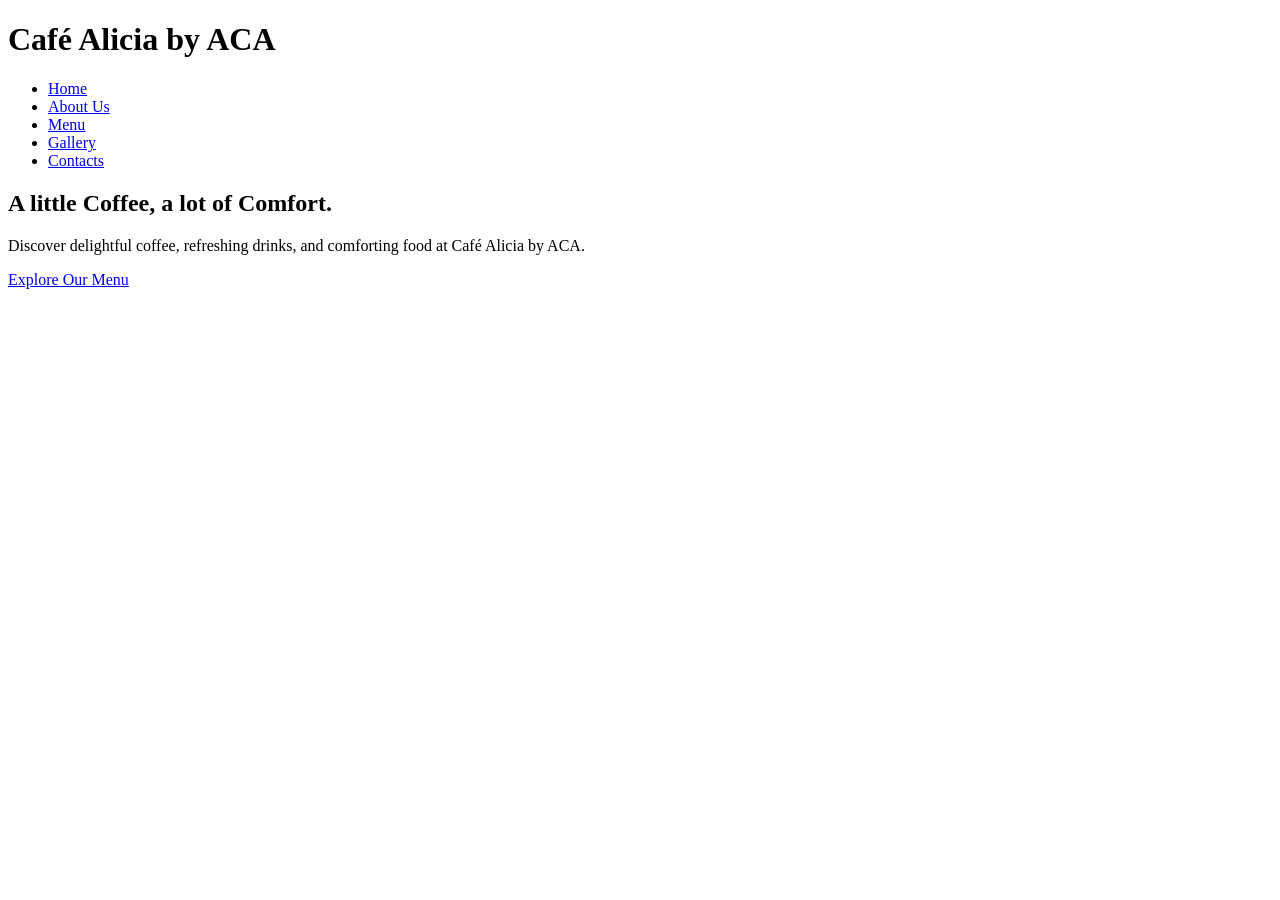
==== index.html @ 26f139b2 "Add header and navigation" ====
<!DOCTYPE html>
<html lang="en">
    <head>
        <meta charset = "UTF-8">
        <meta name = "viewport" content = "width = device - width, initial - scale = 1.0">

        <title>
            Café ALicia by ACA
        </title>

        <link rel="stylesheet" href="css/style.css">
    </head>
    <body>
        <header>
            <h1> Café Alicia by ACA </h1>

            <nav>
                <ul>
                    <li><a href="#">Home</a></li>
                    <li><a href="#">About Us</a></li>
                    <li><a href="#">Menu</a></li>
                    <li><a href="#">Gallery</a></li>
                    <li><a href="#">Contacts</a></li>
                </ul>
            </nav>

        </header>

        <main>
            <section>
                <h2> A little Coffee, a lot of Comfort. </h2>
                <p> Discover delightful coffee, refreshing drinks, and comforting food at Café Alicia by ACA. </p>
                <a href="#"> Explore Our Menu </a>

            </section>

        </main>
    </body>
</html>
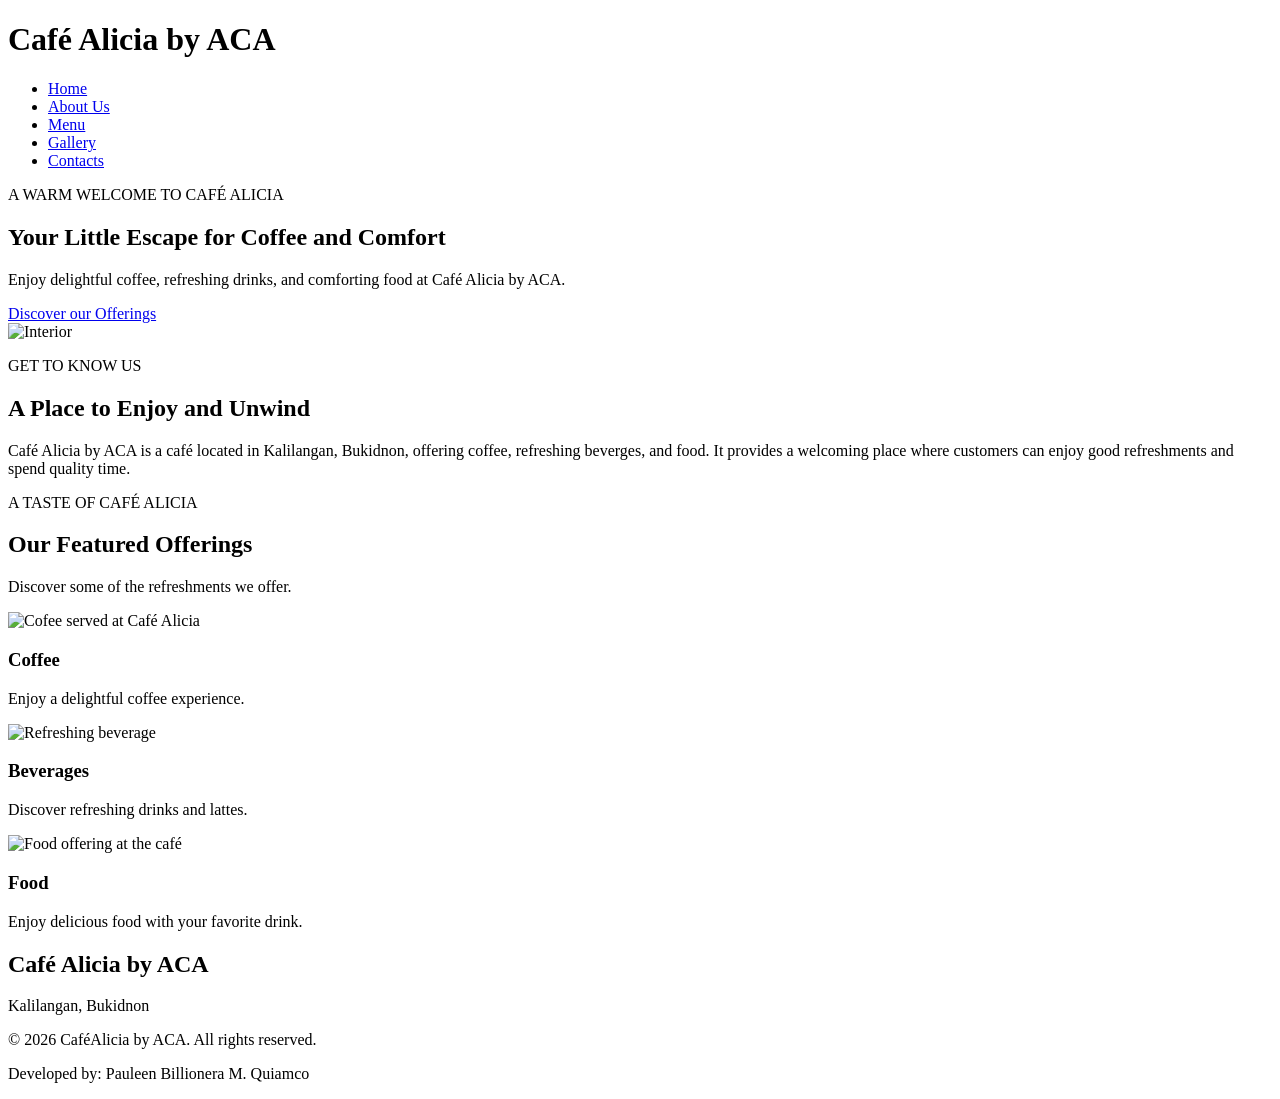
==== commit 91866a5e: "5th commit" ====
--- a/index.html
+++ b/index.html
@@ -12,11 +12,11 @@
     </head>
     <body>
         <header>
-            <h1> Café Alicia by ACA </h1>
+            <h1> Café Alicia <span> by ACA </span></h1>
 
             <nav>
                 <ul>
-                    <li><a href="#">Home</a></li>
+                    <li><a href="index.html">Home</a></li>
                     <li><a href="#">About Us</a></li>
                     <li><a href="#">Menu</a></li>
                     <li><a href="#">Gallery</a></li>
@@ -27,13 +27,70 @@
         </header>
 
         <main>
-            <section>
-                <h2> A little Coffee, a lot of Comfort. </h2>
-                <p> Discover delightful coffee, refreshing drinks, and comforting food at Café Alicia by ACA. </p>
-                <a href="#"> Explore Our Menu </a>
+            <section class="hero">
+                <div class="hero">
+                    <p> A WARM WELCOME TO CAFÉ ALICIA</p>
+                    <h2> Your Little Escape for Coffee and Comfort </h2>
+                    <p> Enjoy delightful coffee, refreshing drinks, and comforting food at Café Alicia by ACA. </p>
+                    <a href="#" class="designability-button"> Discover our Offerings </a>
+                </div>
+
+                <div class="hero-image">
+                    <img scr="images/cafe-interior.jpg" alt="Interior">
+                </div>
 
             </section>
 
+            <section class="about">
+                <div class="about-short-details">
+                    <p class="section-label"> GET TO KNOW US</p>
+                    <h2> A Place to Enjoy and Unwind </h2>
+                    <p>
+                        Café Alicia by ACA is a café located in Kalilangan, Bukidnon,
+                        offering coffee, refreshing beverges, and food. It provides a
+                        welcoming place where customers can enjoy good refreshments 
+                        and spend quality time.
+                    </p>
+                </div>
+            </section>
+
+            <section class="products" id="products">
+                <div class="section-heading">
+                    <p class="section label"> A TASTE OF CAFÉ ALICIA </p>
+                    <h2> Our Featured Offerings</h2>
+                    <p> Discover some of the refreshments we offer. </p>
+                </div>
+
+                <div class="product-container">
+                    <div class="product-card">
+                        <img src="images/coffee.jpg" alt=" Cofee served at Café Alicia">
+                        <h3> Coffee </h3>
+                        <p> Enjoy a delightful coffee experience. </p>
+                    </div>
+
+                    <div class="products-card">
+                        <img src="images/beverages.jpg" alt="Refreshing beverage">
+                        <h3> Beverages </h3>
+                        <p> Discover refreshing drinks and lattes. </p>
+                    </div>
+
+                    <div class="product-card">
+                        <img src="images/food.jpg" alt="Food offering at the café">
+                        <h3> Food </h3>
+                        <p> Enjoy delicious food with your favorite drink. </p>
+                    </div>
+                
+                </div>
+                
+            </section>
+
         </main>
+
+        <footer>
+            <h2> Café Alicia by ACA </h2>
+            <p> Kalilangan, Bukidnon </p>
+            <p>&copy; 2026 CaféAlicia by ACA. All rights reserved. </p>
+            <p> Developed by: Pauleen Billionera M. Quiamco</p>
+        </footer>
     </body>
 </html>
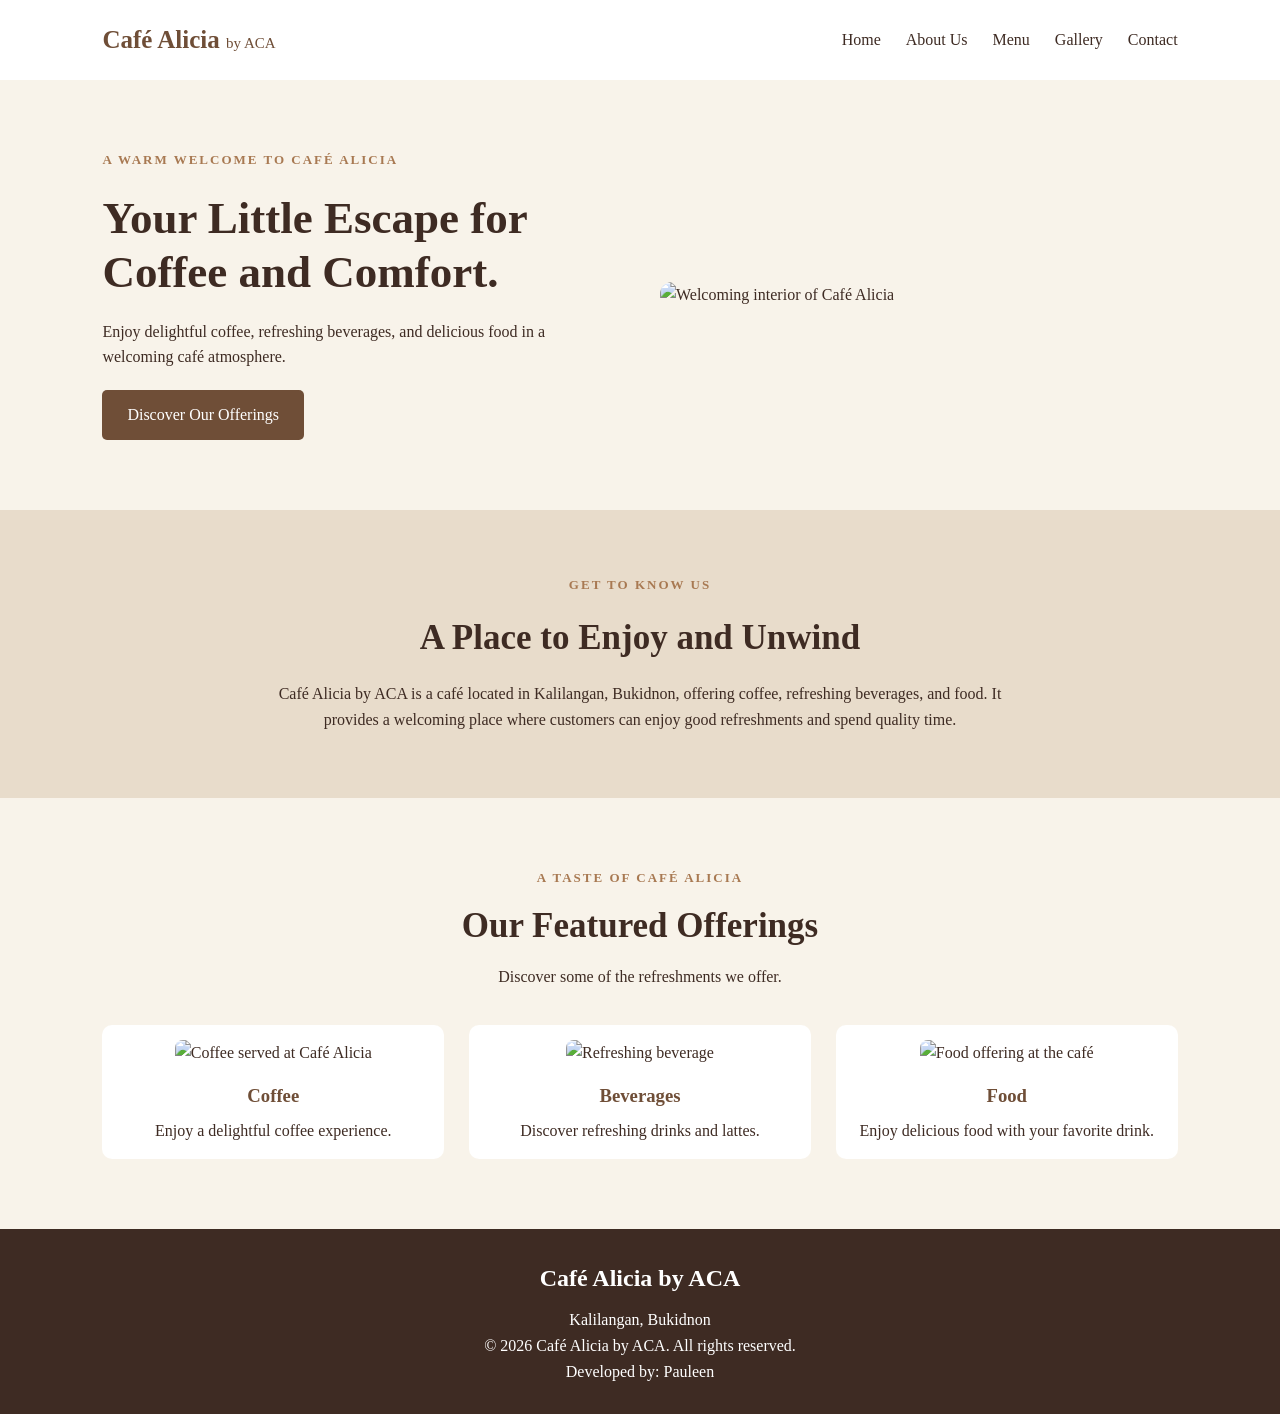
==== commit 7d67ed91: "9th commit" ====
--- a/index.html
+++ b/index.html
@@ -1,18 +1,16 @@
 <!DOCTYPE html>
 <html lang="en">
     <head>
-        <meta charset = "UTF-8">
-        <meta name = "viewport" content = "width = device - width, initial - scale = 1.0">
-
-        <title>
-            Café ALicia by ACA
-        </title>
-
+        <meta charset="UTF-8">
+        <meta name="viewport" content="width=device-width, initial-scale=1.0">
+        <title>Café Alicia by ACA</title>
         <link rel="stylesheet" href="css/style.css">
     </head>
+
     <body>
+
         <header>
-            <h1> Café Alicia <span> by ACA </span></h1>
+            <h1>Café Alicia <span>by ACA</span></h1>
 
             <nav>
                 <ul>
@@ -20,77 +18,95 @@
                     <li><a href="#">About Us</a></li>
                     <li><a href="#">Menu</a></li>
                     <li><a href="#">Gallery</a></li>
-                    <li><a href="#">Contacts</a></li>
+                    <li><a href="#">Contact</a></li>
                 </ul>
             </nav>
-
         </header>
 
         <main>
+
             <section class="hero">
-                <div class="hero">
-                    <p> A WARM WELCOME TO CAFÉ ALICIA</p>
-                    <h2> Your Little Escape for Coffee and Comfort </h2>
-                    <p> Enjoy delightful coffee, refreshing drinks, and comforting food at Café Alicia by ACA. </p>
-                    <a href="#" class="designability-button"> Discover our Offerings </a>
+                <div class="hero-content">
+                    <p class="welcome">A WARM WELCOME TO CAFÉ ALICIA</p>
+
+                    <h2>Your Little Escape for Coffee and Comfort.</h2>
+
+                    <p>
+                        Enjoy delightful coffee, refreshing beverages,
+                        and delicious food in a welcoming café atmosphere.
+                    </p>
+
+                    <a href="#products" class="cta-button">
+                        Discover Our Offerings
+                    </a>
                 </div>
 
                 <div class="hero-image">
-                    <img scr="images/cafe-interior.jpg" alt="Interior">
+                    <img src="images/cafe-interior.jpg"
+                        alt="Welcoming interior of Café Alicia">
                 </div>
-
             </section>
 
+            
             <section class="about">
-                <div class="about-short-details">
-                    <p class="section-label"> GET TO KNOW US</p>
-                    <h2> A Place to Enjoy and Unwind </h2>
+                <div class="about-content">
+                    <p class="section-label">GET TO KNOW US</p>
+
+                    <h2>A Place to Enjoy and Unwind</h2>
+
                     <p>
-                        Café Alicia by ACA is a café located in Kalilangan, Bukidnon,
-                        offering coffee, refreshing beverges, and food. It provides a
-                        welcoming place where customers can enjoy good refreshments 
+                        Café Alicia by ACA is a café located in
+                        Kalilangan, Bukidnon, offering coffee,
+                        refreshing beverages, and food.
+                        It provides a welcoming place where
+                        customers can enjoy good refreshments
                         and spend quality time.
                     </p>
                 </div>
             </section>
 
             <section class="products" id="products">
+
                 <div class="section-heading">
-                    <p class="section label"> A TASTE OF CAFÉ ALICIA </p>
-                    <h2> Our Featured Offerings</h2>
-                    <p> Discover some of the refreshments we offer. </p>
+                    <p class="section-label">A TASTE OF CAFÉ ALICIA</p>
+                    <h2>Our Featured Offerings</h2>
+                    <p>Discover some of the refreshments we offer.</p>
                 </div>
 
                 <div class="product-container">
+
                     <div class="product-card">
-                        <img src="images/coffee.jpg" alt=" Cofee served at Café Alicia">
-                        <h3> Coffee </h3>
-                        <p> Enjoy a delightful coffee experience. </p>
-                    </div>
-
-                    <div class="products-card">
-                        <img src="images/beverages.jpg" alt="Refreshing beverage">
-                        <h3> Beverages </h3>
-                        <p> Discover refreshing drinks and lattes. </p>
+                        <img src="images/coffee.jpg"
+                            alt="Coffee served at Café Alicia">
+                        <h3>Coffee</h3>
+                        <p>Enjoy a delightful coffee experience.</p>
                     </div>
 
                     <div class="product-card">
-                        <img src="images/food.jpg" alt="Food offering at the café">
-                        <h3> Food </h3>
-                        <p> Enjoy delicious food with your favorite drink. </p>
+                        <img src="images/beverages.jpg"
+                            alt="Refreshing beverage">
+                        <h3>Beverages</h3>
+                        <p>Discover refreshing drinks and lattes.</p>
                     </div>
-                
+
+                    <div class="product-card">
+                        <img src="images/food.jpg"
+                            alt="Food offering at the café">
+                        <h3>Food</h3>
+                        <p>Enjoy delicious food with your favorite drink.</p>
+                    </div>
+
                 </div>
-                
             </section>
 
         </main>
 
         <footer>
-            <h2> Café Alicia by ACA </h2>
-            <p> Kalilangan, Bukidnon </p>
-            <p>&copy; 2026 CaféAlicia by ACA. All rights reserved. </p>
-            <p> Developed by: Pauleen Billionera M. Quiamco</p>
+            <h2>Café Alicia by ACA</h2>
+            <p>Kalilangan, Bukidnon</p>
+            <p>&copy; 2026 Café Alicia by ACA. All rights reserved.</p>
+            <p>Developed by: Pauleen</p>
         </footer>
+
     </body>
-</html>+    </html>
--- a/css/style.css
+++ b/css/style.css
@@ -0,0 +1,193 @@
+* {
+    margin: 0;
+    padding: 0;
+    box-sizing: border-box;
+}
+
+body {
+    background-color: #F8F3EA;
+    color: #3E2B23;
+    font-family: Georgia, serif;
+    line-height: 1.6;
+}
+
+header {
+    background-color: #FFFFFF;
+    padding: 20px 8%;
+    display: flex;
+    justify-content: space-between;
+    align-items: center;
+}
+
+header h1 {
+    color: #6F4E37;
+    font-size: 25px;
+}
+
+header h1 span {
+    font-size: 15px;
+    font-weight: normal;
+}
+
+nav ul {
+    display: flex;
+    list-style: none;
+    gap: 25px;
+}
+
+nav a {
+    text-decoration: none;
+    color: #3E2B23;
+    transition: 0.3s;
+}
+
+nav a:hover {
+    color: #A87952;
+}
+
+.hero {
+    display: flex;
+    align-items: center;
+    gap: 40px;
+    padding: 70px 8%;
+}
+
+.hero-content {
+    flex: 1;
+}
+
+.welcome,
+.section-label {
+    color: #A87952;
+    font-size: 13px;
+    font-weight: bold;
+    letter-spacing: 2px;
+}
+
+.hero-content h2 {
+    font-size: 45px;
+    line-height: 1.2;
+    margin: 20px 0;
+}
+
+.hero-content p {
+    margin-bottom: 20px;
+}
+
+.hero-image {
+    flex: 1;
+}
+
+.hero-image img {
+    width: 100%;
+    height: 380px;
+    object-fit: cover;
+    border-radius: 12px;
+}
+
+.cta-button {
+    display: inline-block;
+    background-color: #6F4E37;
+    color: #FFFFFF;
+    text-decoration: none;
+    padding: 12px 25px;
+    border-radius: 5px;
+    transition: 0.3s;
+}
+
+.cta-button:hover {
+    background-color: #3E2B23;
+}
+
+.about {
+    background-color: #E8DCCB;
+    padding: 65px 15%;
+    text-align: center;
+}
+
+.about-content h2 {
+    font-size: 35px;
+    margin: 15px 0;
+}
+
+.about-content p {
+    max-width: 750px;
+    margin: 0 auto;
+}
+
+.products {
+    padding: 70px 8%;
+    text-align: center;
+}
+
+.section-heading h2 {
+    font-size: 35px;
+    margin: 10px 0;
+}
+
+.product-container {
+    display: flex;
+    gap: 25px;
+    margin-top: 35px;
+}
+
+.product-card {
+    flex: 1;
+    background-color: #FFFFFF;
+    padding: 15px;
+    border-radius: 10px;
+}
+
+.product-card img {
+    width: 100%;
+    height: 210px;
+    object-fit: cover;
+    border-radius: 8px;
+}
+
+.product-card h3 {
+    color: #6F4E37;
+    margin: 15px 0 8px;
+}
+
+footer {
+    background-color: #3E2B23;
+    color: #FFFFFF;
+    text-align: center;
+    padding: 30px 20px;
+}
+
+footer h2 {
+    margin-bottom: 10px;
+}
+
+@media screen and (max-width: 768px) {
+
+    header {
+        flex-direction: column;
+        gap: 15px;
+    }
+
+    nav ul {
+        flex-wrap: wrap;
+        justify-content: center;
+        gap: 15px;
+    }
+
+    .hero {
+        flex-direction: column;
+        padding: 45px 6%;
+    }
+
+    .hero-content h2 {
+        font-size: 35px;
+    }
+
+    .about {
+        padding: 45px 8%;
+    }
+
+    .product-container {
+        flex-direction: column;
+    }
+}
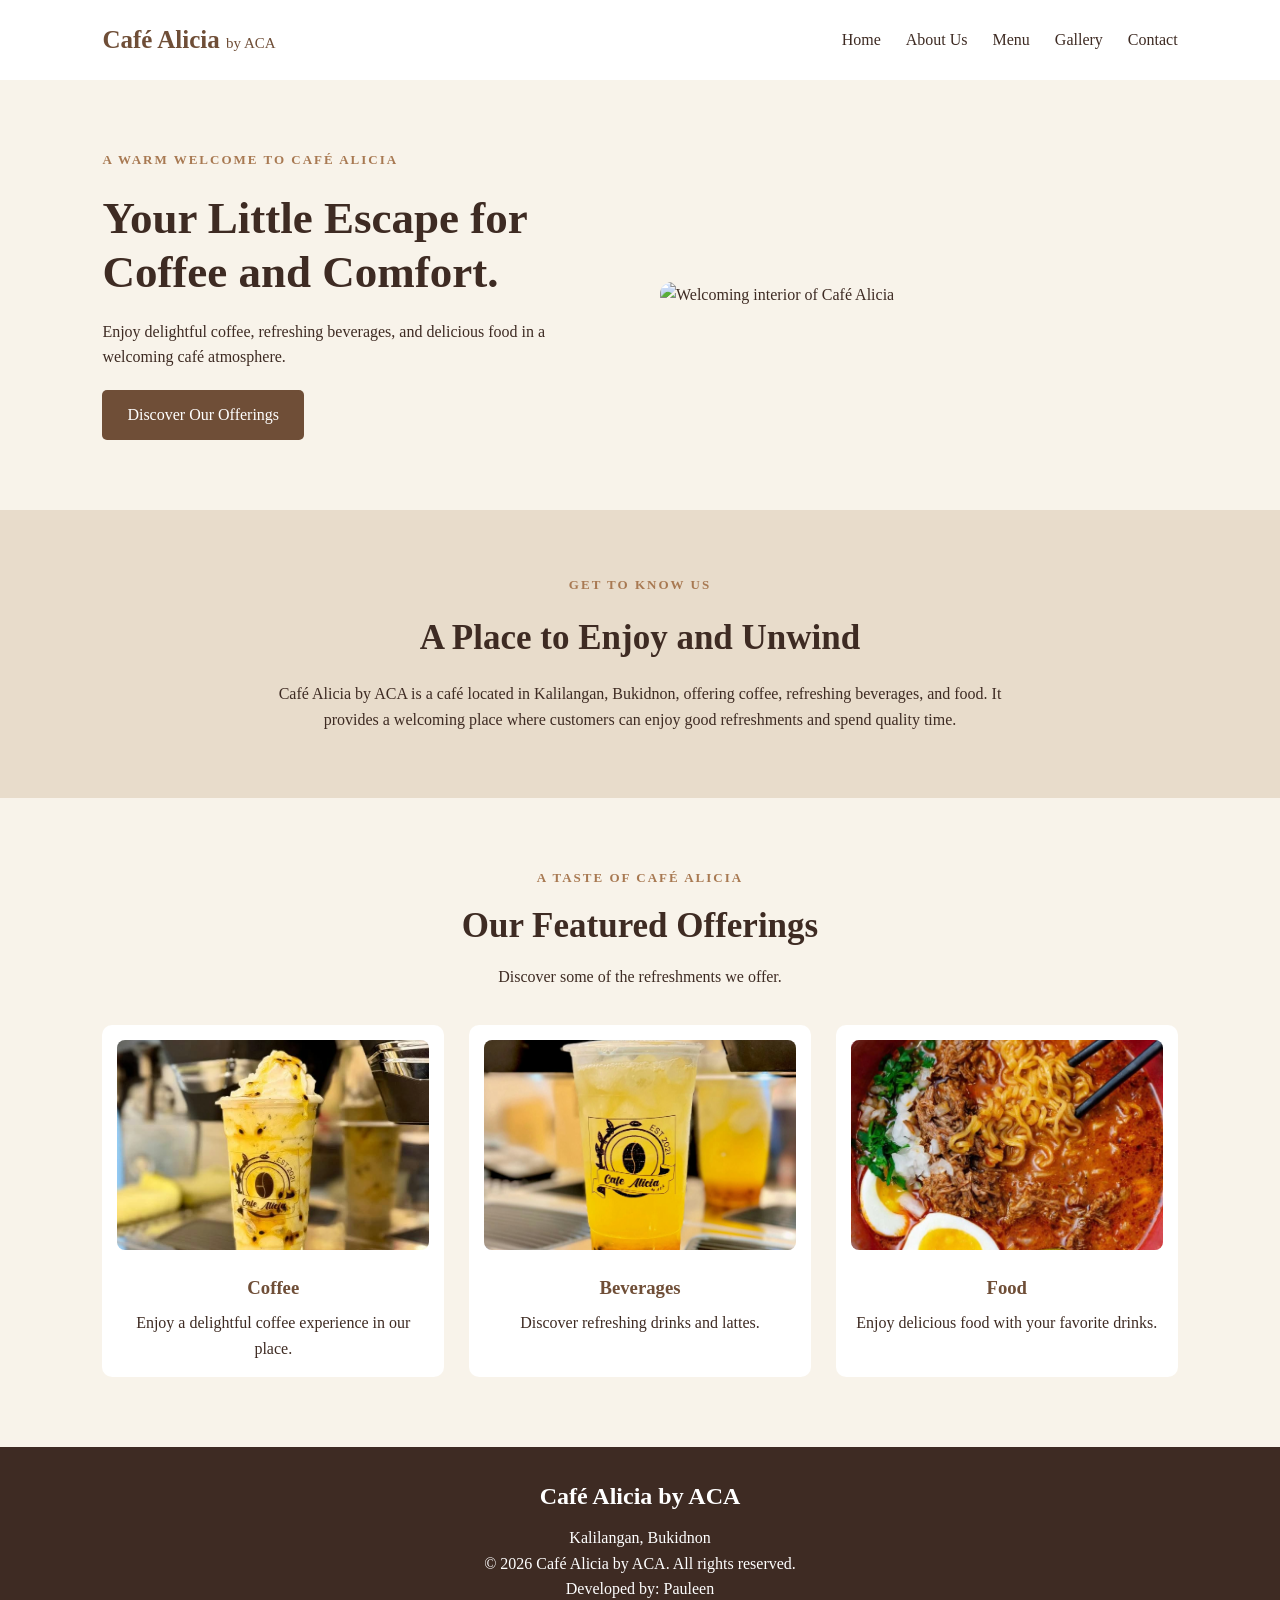
==== commit bab2b89b: "10th commit" ====
--- a/index.html
+++ b/index.html
@@ -36,14 +36,11 @@
                         and delicious food in a welcoming café atmosphere.
                     </p>
 
-                    <a href="#products" class="cta-button">
-                        Discover Our Offerings
-                    </a>
+                    <a href="#products" class="cta-button">Discover Our Offerings</a>
                 </div>
 
                 <div class="hero-image">
-                    <img src="images/cafe-interior.jpg"
-                        alt="Welcoming interior of Café Alicia">
+                    <img src="logo.jpg" alt="Welcoming interior of Café Alicia">
                 </div>
             </section>
 
@@ -76,24 +73,21 @@
                 <div class="product-container">
 
                     <div class="product-card">
-                        <img src="images/coffee.jpg"
-                            alt="Coffee served at Café Alicia">
+                        <img src="images/coffee.jpg" alt="Coffee served at Café Alicia">
                         <h3>Coffee</h3>
-                        <p>Enjoy a delightful coffee experience.</p>
+                        <p>Enjoy a delightful coffee experience in our place.</p>
                     </div>
 
                     <div class="product-card">
-                        <img src="images/beverages.jpg"
-                            alt="Refreshing beverage">
+                        <img src="images/beverage.jpg" alt="Refreshing beverage">
                         <h3>Beverages</h3>
                         <p>Discover refreshing drinks and lattes.</p>
                     </div>
 
                     <div class="product-card">
-                        <img src="images/food.jpg"
-                            alt="Food offering at the café">
+                        <img src="images/food.jpg" alt="Food offering at the café">
                         <h3>Food</h3>
-                        <p>Enjoy delicious food with your favorite drink.</p>
+                        <p>Enjoy delicious food with your favorite drinks.</p>
                     </div>
 
                 </div>
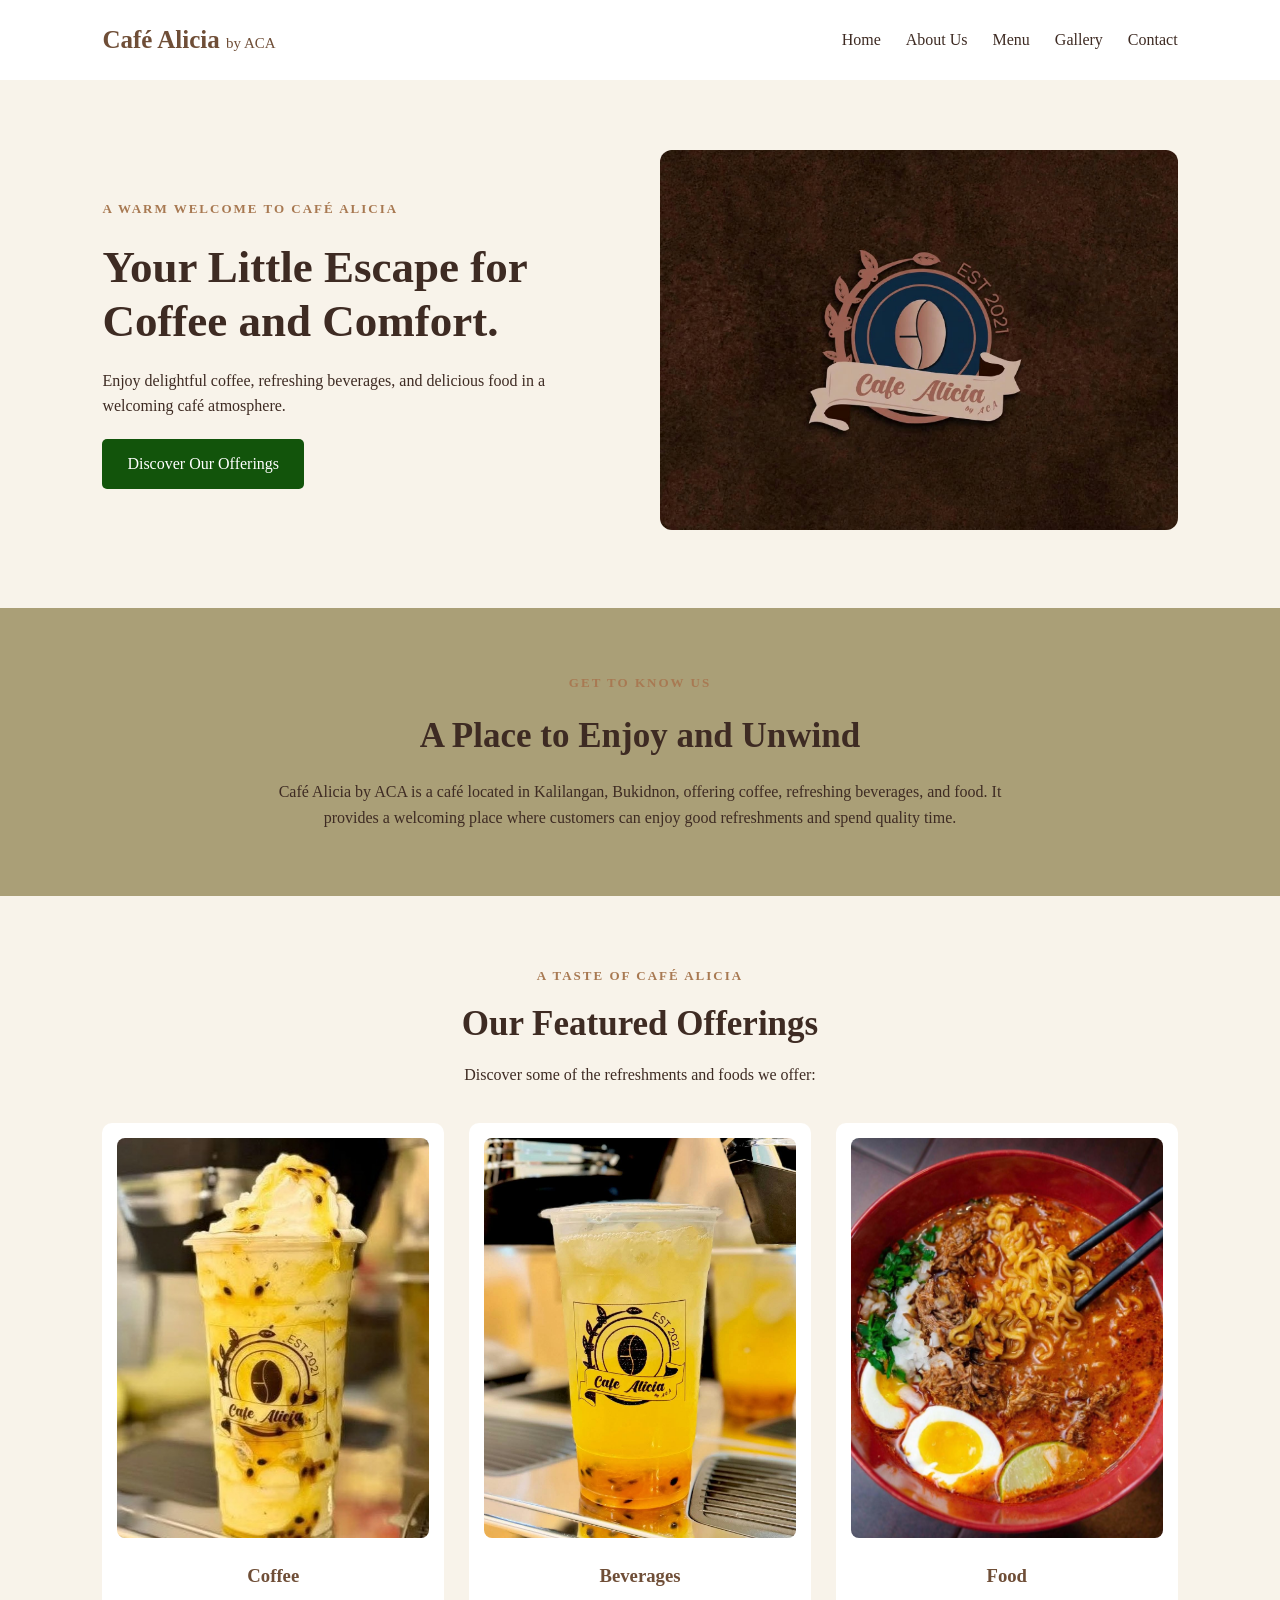
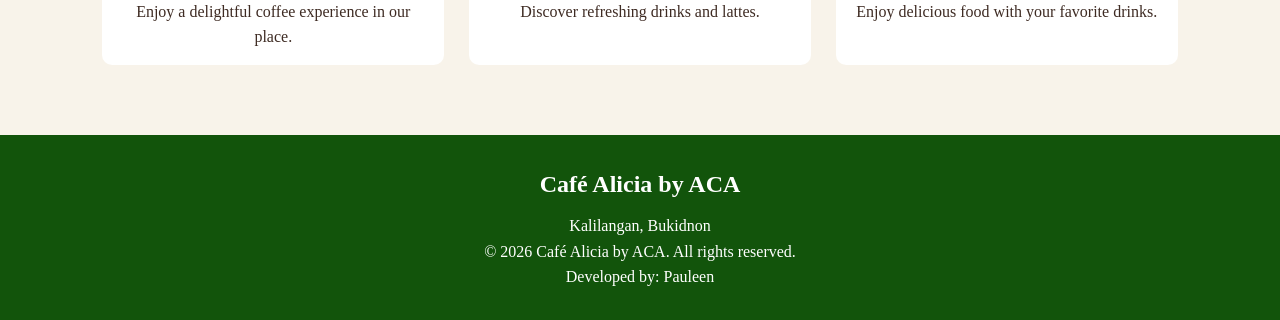
==== commit 64ff1f1b: "11th commit" ====
--- a/index.html
+++ b/index.html
@@ -40,7 +40,7 @@
                 </div>
 
                 <div class="hero-image">
-                    <img src="logo.jpg" alt="Welcoming interior of Café Alicia">
+                    <img src="images/logo.jpg" alt="Welcoming interior of Café Alicia">
                 </div>
             </section>
 
@@ -67,7 +67,7 @@
                 <div class="section-heading">
                     <p class="section-label">A TASTE OF CAFÉ ALICIA</p>
                     <h2>Our Featured Offerings</h2>
-                    <p>Discover some of the refreshments we offer.</p>
+                    <p>Discover some of the refreshments and foods we offer:</p>
                 </div>
 
                 <div class="product-container">
--- a/css/style.css
+++ b/css/style.css
@@ -87,7 +87,7 @@
 
 .cta-button {
     display: inline-block;
-    background-color: #6F4E37;
+    background-color: #12540b;
     color: #FFFFFF;
     text-decoration: none;
     padding: 12px 25px;
@@ -100,7 +100,7 @@
 }
 
 .about {
-    background-color: #E8DCCB;
+    background-color: #aa9f77;
     padding: 65px 15%;
     text-align: center;
 }
@@ -140,7 +140,7 @@
 
 .product-card img {
     width: 100%;
-    height: 210px;
+    height: 400px;
     object-fit: cover;
     border-radius: 8px;
 }
@@ -151,7 +151,7 @@
 }
 
 footer {
-    background-color: #3E2B23;
+    background-color: #12540b;
     color: #FFFFFF;
     text-align: center;
     padding: 30px 20px;
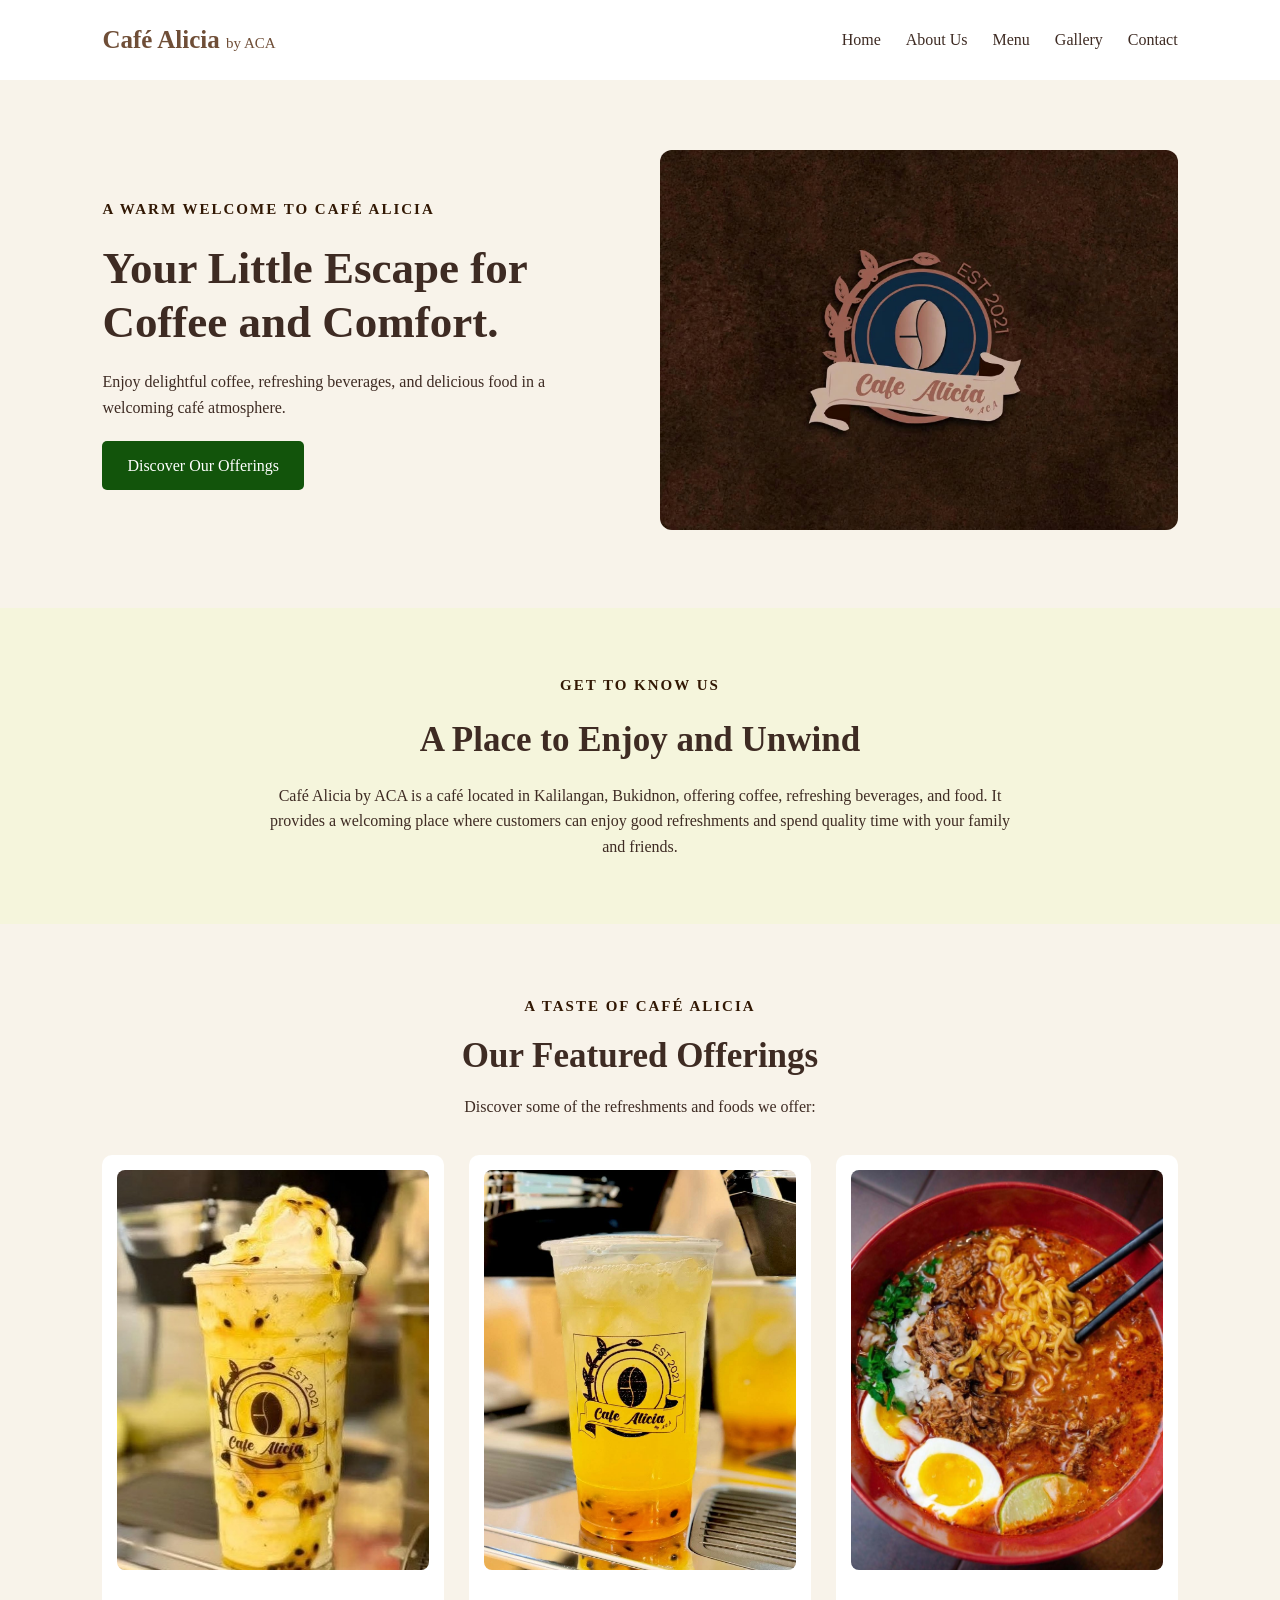
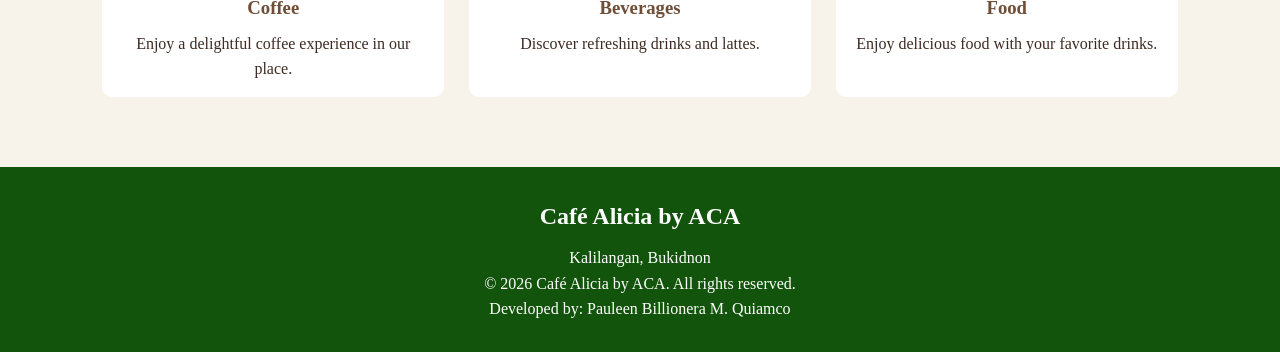
==== commit e834e094: "12th commit" ====
--- a/index.html
+++ b/index.html
@@ -57,7 +57,8 @@
                         refreshing beverages, and food.
                         It provides a welcoming place where
                         customers can enjoy good refreshments
-                        and spend quality time.
+                        and spend quality time with your family
+                        and friends.
                     </p>
                 </div>
             </section>
@@ -99,7 +100,7 @@
             <h2>Café Alicia by ACA</h2>
             <p>Kalilangan, Bukidnon</p>
             <p>&copy; 2026 Café Alicia by ACA. All rights reserved.</p>
-            <p>Developed by: Pauleen</p>
+            <p>Developed by: Pauleen Billionera M. Quiamco</p>
         </footer>
 
     </body>
--- a/css/style.css
+++ b/css/style.css
@@ -58,8 +58,8 @@
 
 .welcome,
 .section-label {
-    color: #A87952;
-    font-size: 13px;
+    color: #321804;
+    font-size: 15px;
     font-weight: bold;
     letter-spacing: 2px;
 }
@@ -100,7 +100,7 @@
 }
 
 .about {
-    background-color: #aa9f77;
+    background-color: #F5F5DC;
     padding: 65px 15%;
     text-align: center;
 }
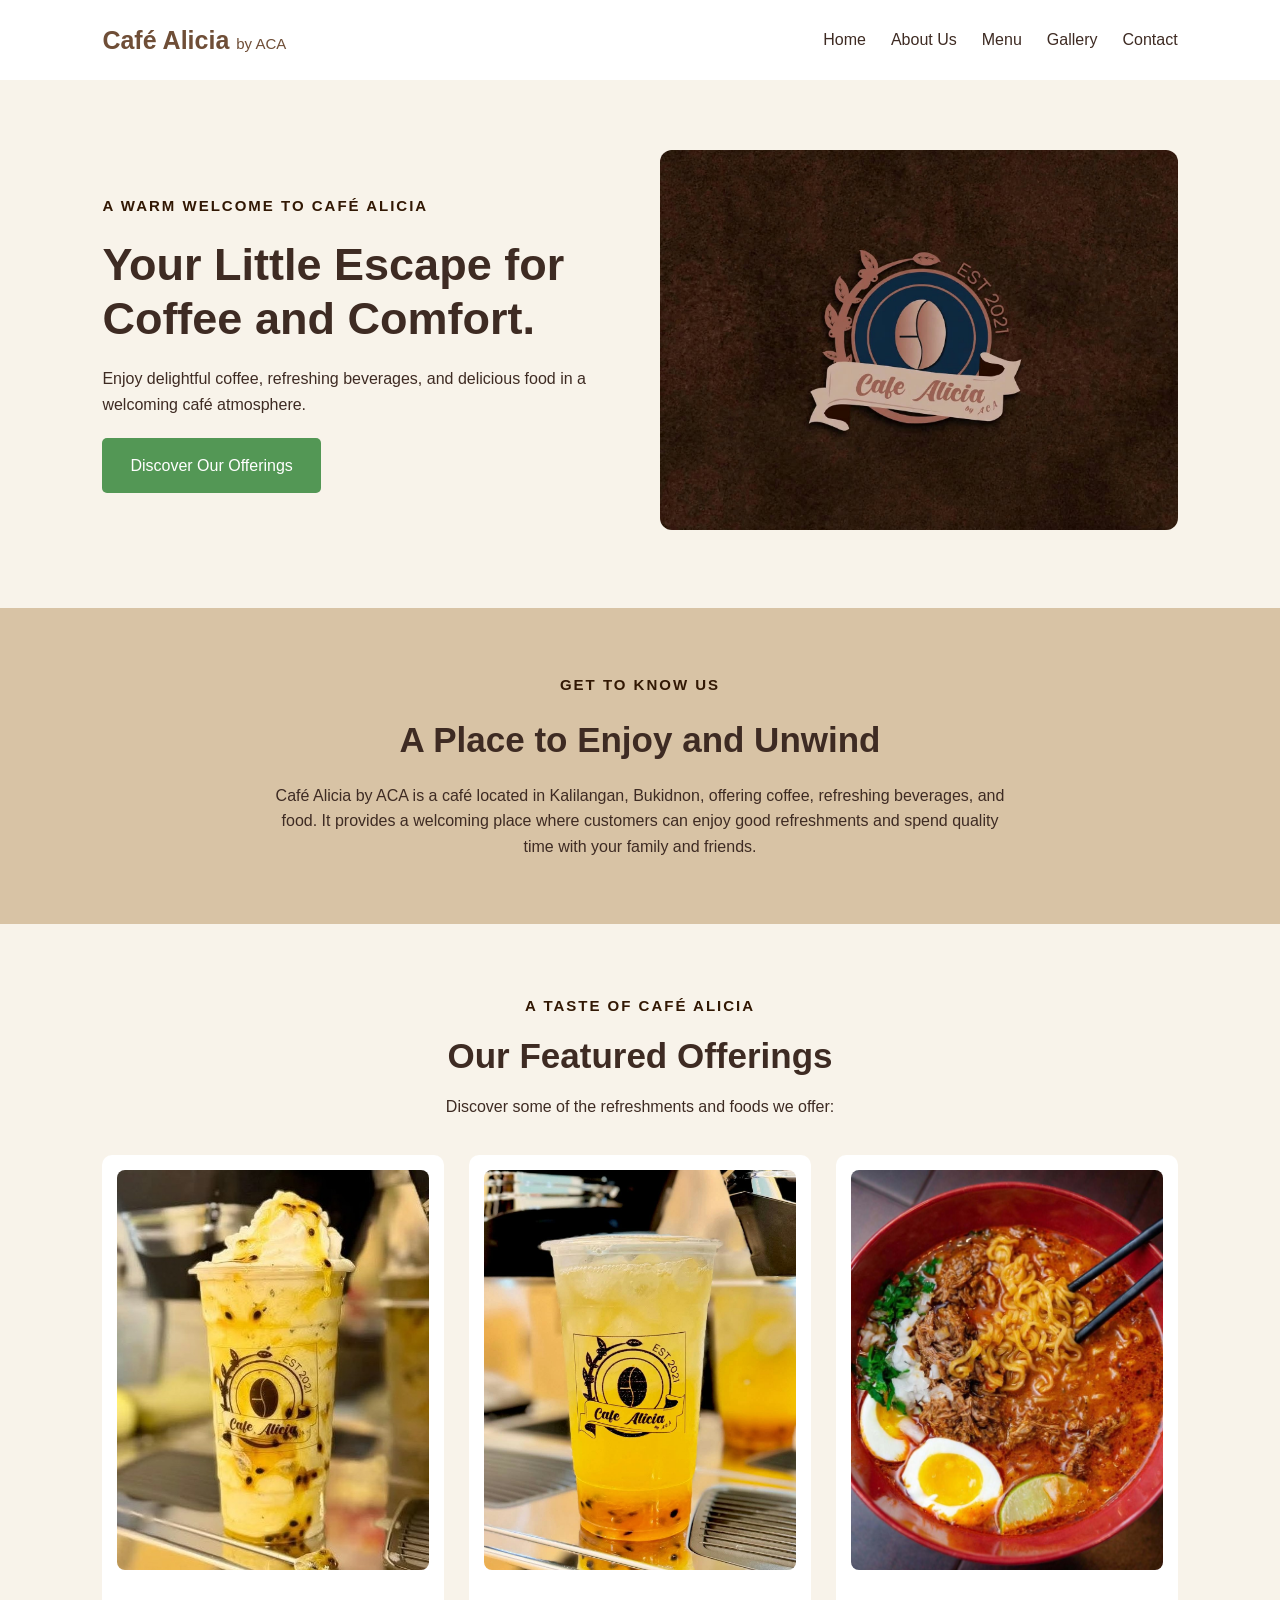
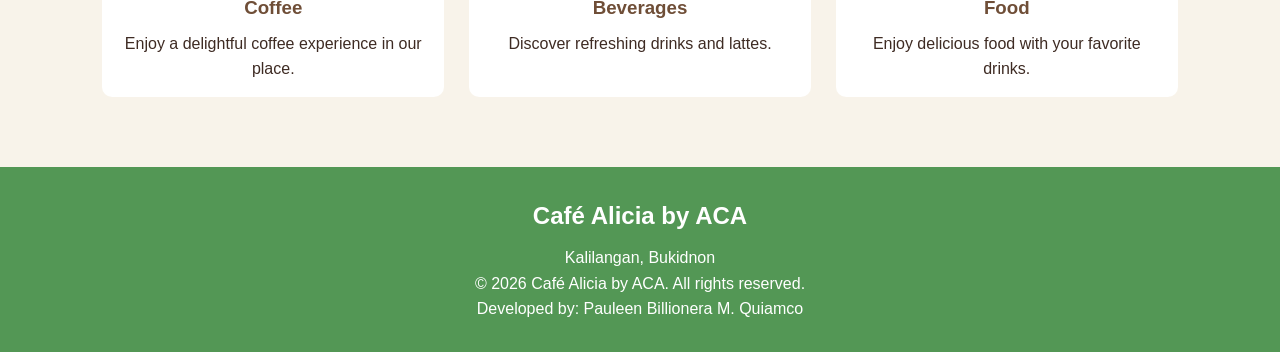
==== commit 404eea0a: "16th commit" ====
--- a/index.html
+++ b/index.html
@@ -31,10 +31,8 @@
 
                     <h2>Your Little Escape for Coffee and Comfort.</h2>
 
-                    <p>
-                        Enjoy delightful coffee, refreshing beverages,
-                        and delicious food in a welcoming café atmosphere.
-                    </p>
+                    <p>Enjoy delightful coffee, refreshing beverages,
+                        and delicious food in a welcoming café atmosphere.</p>
 
                     <a href="#products" class="cta-button">Discover Our Offerings</a>
                 </div>
@@ -58,8 +56,7 @@
                         It provides a welcoming place where
                         customers can enjoy good refreshments
                         and spend quality time with your family
-                        and friends.
-                    </p>
+                        and friends.</p>
                 </div>
             </section>
 
--- a/css/style.css
+++ b/css/style.css
@@ -7,7 +7,7 @@
 body {
     background-color: #F8F3EA;
     color: #3E2B23;
-    font-family: Georgia, serif;
+    font-family: Georgia, arial;
     line-height: 1.6;
 }
 
@@ -87,10 +87,10 @@
 
 .cta-button {
     display: inline-block;
-    background-color: #12540b;
+    background-color: #539755;
     color: #FFFFFF;
     text-decoration: none;
-    padding: 12px 25px;
+    padding: 15px 28px;
     border-radius: 5px;
     transition: 0.3s;
 }
@@ -100,7 +100,7 @@
 }
 
 .about {
-    background-color: #F5F5DC;
+    background-color: #D8C3A5;
     padding: 65px 15%;
     text-align: center;
 }
@@ -151,7 +151,7 @@
 }
 
 footer {
-    background-color: #12540b;
+    background-color: #539755;
     color: #FFFFFF;
     text-align: center;
     padding: 30px 20px;
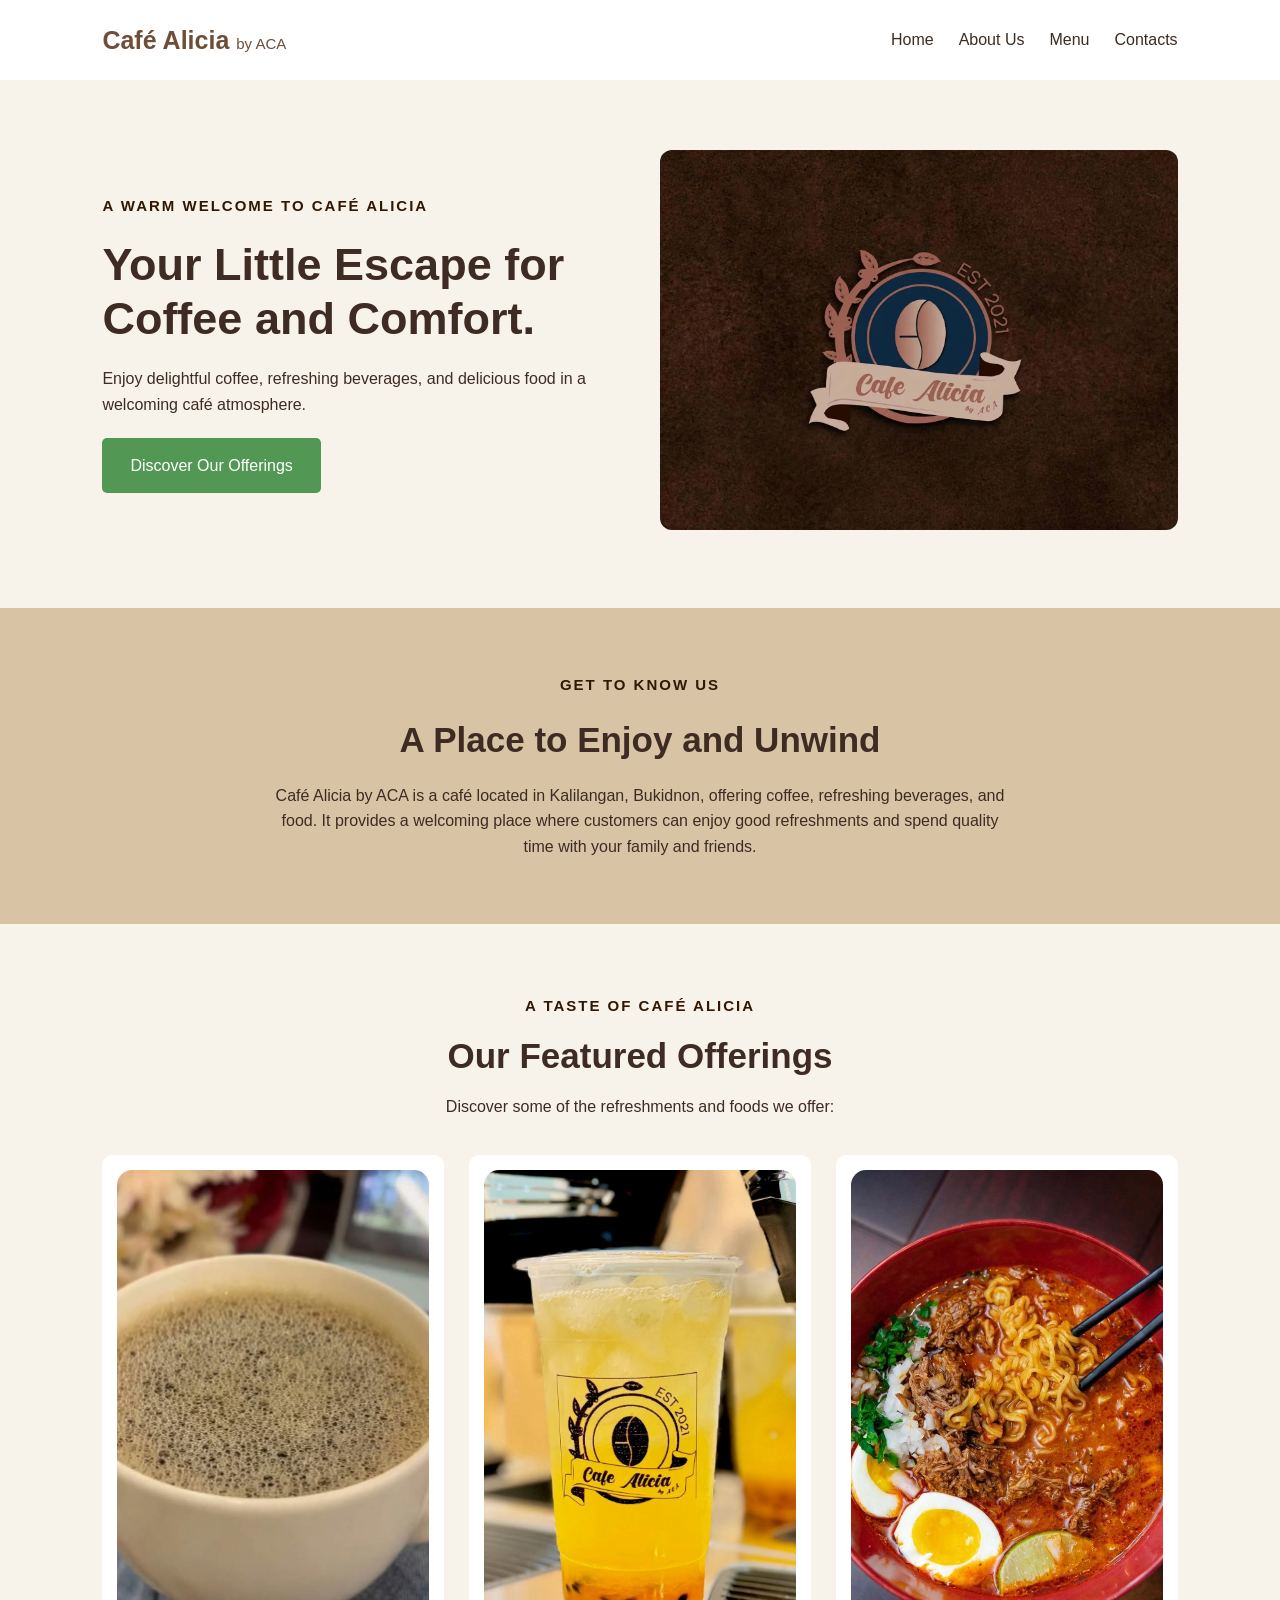
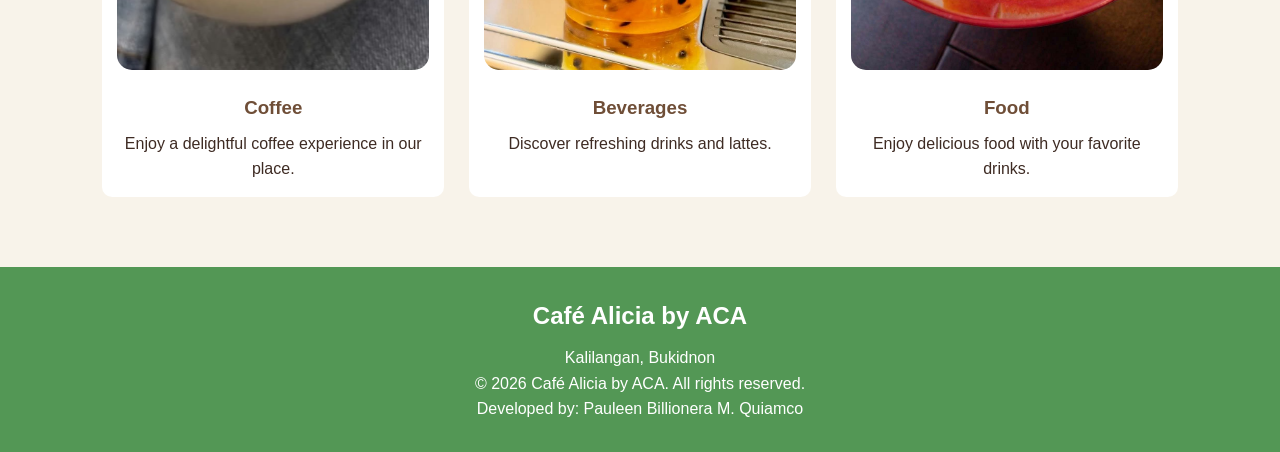
==== commit acfecf35: "20th commit" ====
--- a/index.html
+++ b/index.html
@@ -15,10 +15,9 @@
             <nav>
                 <ul>
                     <li><a href="index.html">Home</a></li>
-                    <li><a href="#">About Us</a></li>
-                    <li><a href="#">Menu</a></li>
-                    <li><a href="#">Gallery</a></li>
-                    <li><a href="#">Contact</a></li>
+                    <li><a href="aboutus.html">About Us</a></li>
+                    <li><a href="menu.html">Menu</a></li>
+                    <li><a href="contact.html">Contacts</a></li>
                 </ul>
             </nav>
         </header>
@@ -71,19 +70,22 @@
                 <div class="product-container">
 
                     <div class="product-card">
-                        <img src="images/coffee.jpg" alt="Coffee served at Café Alicia">
+                        <a href="menu.html#coffee">
+                            <img src="images/dark_coffee.jpg" alt="Coffee served at Café Alicia"></a>
                         <h3>Coffee</h3>
                         <p>Enjoy a delightful coffee experience in our place.</p>
                     </div>
 
                     <div class="product-card">
-                        <img src="images/beverage.jpg" alt="Refreshing beverage">
+                        <a href="menu.html#beverages">
+                            <img src="images/beverage_soda.jpg" alt="Refreshing beverage"></a>
                         <h3>Beverages</h3>
                         <p>Discover refreshing drinks and lattes.</p>
                     </div>
 
                     <div class="product-card">
-                        <img src="images/food.jpg" alt="Food offering at the café">
+                        <a href="menu.html#savory">
+                            <img src="images/food.jpg" alt="Food offering at the café"></a>
                         <h3>Food</h3>
                         <p>Enjoy delicious food with your favorite drinks.</p>
                     </div>
--- a/css/style.css
+++ b/css/style.css
@@ -140,9 +140,9 @@
 
 .product-card img {
     width: 100%;
-    height: 400px;
+    height: 500px;
     object-fit: cover;
-    border-radius: 8px;
+    border-radius: 15px;
 }
 
 .product-card h3 {
@@ -191,3 +191,232 @@
         flex-direction: column;
     }
 }
+
+/*Menu page*/
+
+.menu-intro {
+    text-align: center;
+    padding: 60px 8%;
+}
+
+.menu-intro h2 {
+    font-size: 40px;
+    margin: 15px 0;
+}
+
+.menu-intro p {
+    margin-bottom: 10px;
+}
+
+.menu-section {
+    text-align: center;
+    margin-bottom: 30px;
+}
+
+.menu-heading h2 {
+    font-size: 25px;
+    color:#6F4E37;
+    margin: 10px 0;
+}
+
+.menu-container {
+    flex: 1;
+    background-color:#FFFFFF;
+    padding: 15px;
+    border-radius: 10px;
+    text-align: center;
+}
+
+.menu-card img {
+    width:40%;
+    height: 600px;
+    object-fit: cover;
+    border-radius: 10px;
+}
+
+.menu-card p {
+    margin-bottom: 10px;
+}
+
+@media screen and (max-width:768px) {
+    .menu-intro {
+        padding: 45px 6%;
+    }
+
+    .menu-intro h2 {
+        font-size: 32px;
+    }
+
+    .menu-heading h2 {
+        font-size: 30px;
+    }
+
+    .menu-container {
+        flex-direction: column;
+    }
+
+    .menu-card img {
+        height: 250px;
+    }
+}
+
+/*About us page*/
+
+.about-hero {
+    display: flex;
+    align-items: center;
+    gap: 40px;
+    padding: 65px 8%;
+}
+
+.about-hero-content {
+    flex: 1;
+}
+
+.about-hero-content h2 {
+    font-size: 40px;
+    line-height: 1.2;
+    margin: 20px 0;
+}
+
+.about-hero-content p {
+    margin-bottom: 15px;
+}
+
+.about-hero-image {
+    flex: 1;
+}
+
+.about-hero-image img {
+    width: 100%;
+    height: 380px;
+    object-fit: cover;
+    border-radius: 12px;
+}
+
+.about-story {
+    background-color:#fff9f1;
+    padding: 65px 15%;
+    text-align: center;
+}
+
+.about-story-content h2 {
+    font-size: 35px;
+    margin: 15px 0;
+}
+
+.about-story-content p {
+    max-width: 750px;
+    margin: 0 auto 15px;
+}
+
+.about-location {
+    background-color:#F8F3EA;
+    padding: 60px 8%;
+    text-align: center;
+}
+
+.about-location h2 {
+    font-size: 35px;
+    margin: 15px 0;
+}
+
+.about-location p {
+    margin-bottom: 25px;
+}
+
+@media screen and (max-width: 768px) {
+
+    .about-hero {
+        flex-direction: column;
+        padding: 45px 6%;
+    }
+
+    .about-hero-content h2 {
+        font-size: 32px;
+    }
+
+    .about-hero-image img {
+        height: 280px;
+    }
+
+    .about-story {
+        padding: 45px 8%;
+    }
+
+    .about-story-content h2 {
+        font-size: 30px;
+    }
+
+    .about-location {
+        padding: 45px 6%;
+    }
+
+    .about-location h2 {
+        font-size: 30px;
+    }
+}
+
+/*Contact page*/
+.contact-hero {
+    text-align: center;
+    padding: 50px 8%;
+}
+
+.contact-hero h2 {
+    font-size: 35px;
+    margin: 15px 0;
+}
+
+.contact-hero p {
+    margin-bottom: 15px;
+}
+
+.contact-section {
+    background-color: #D8C3A5;
+    padding: 50px 8%;
+}
+
+.contact-container {
+    display: flex;
+    gap: 20px;
+}
+
+.contact-card {
+    flex: 1;
+    background-color: #FFFFFF;
+    padding: 25px;
+    text-align: center;
+    border-radius: 10px;
+}
+
+.contact-card h3 {
+    color: #6F4E37;
+    font-size: 23px;
+    margin-bottom: 15px;
+}
+
+.contact-card p {
+    margin-bottom: 15px;
+}
+
+.contact-message {
+    text-align: center;
+    padding: 50px 8%;
+}
+
+.contact-message h2 {
+    font-size: 30px;
+    margin: 15px 0;
+}
+
+.contact-message p {
+    margin-bottom: 25px;
+}
+
+@media screen and (max-width: 768px) {
+
+    .contact-container {
+        flex-direction: column;
+    }
+}
